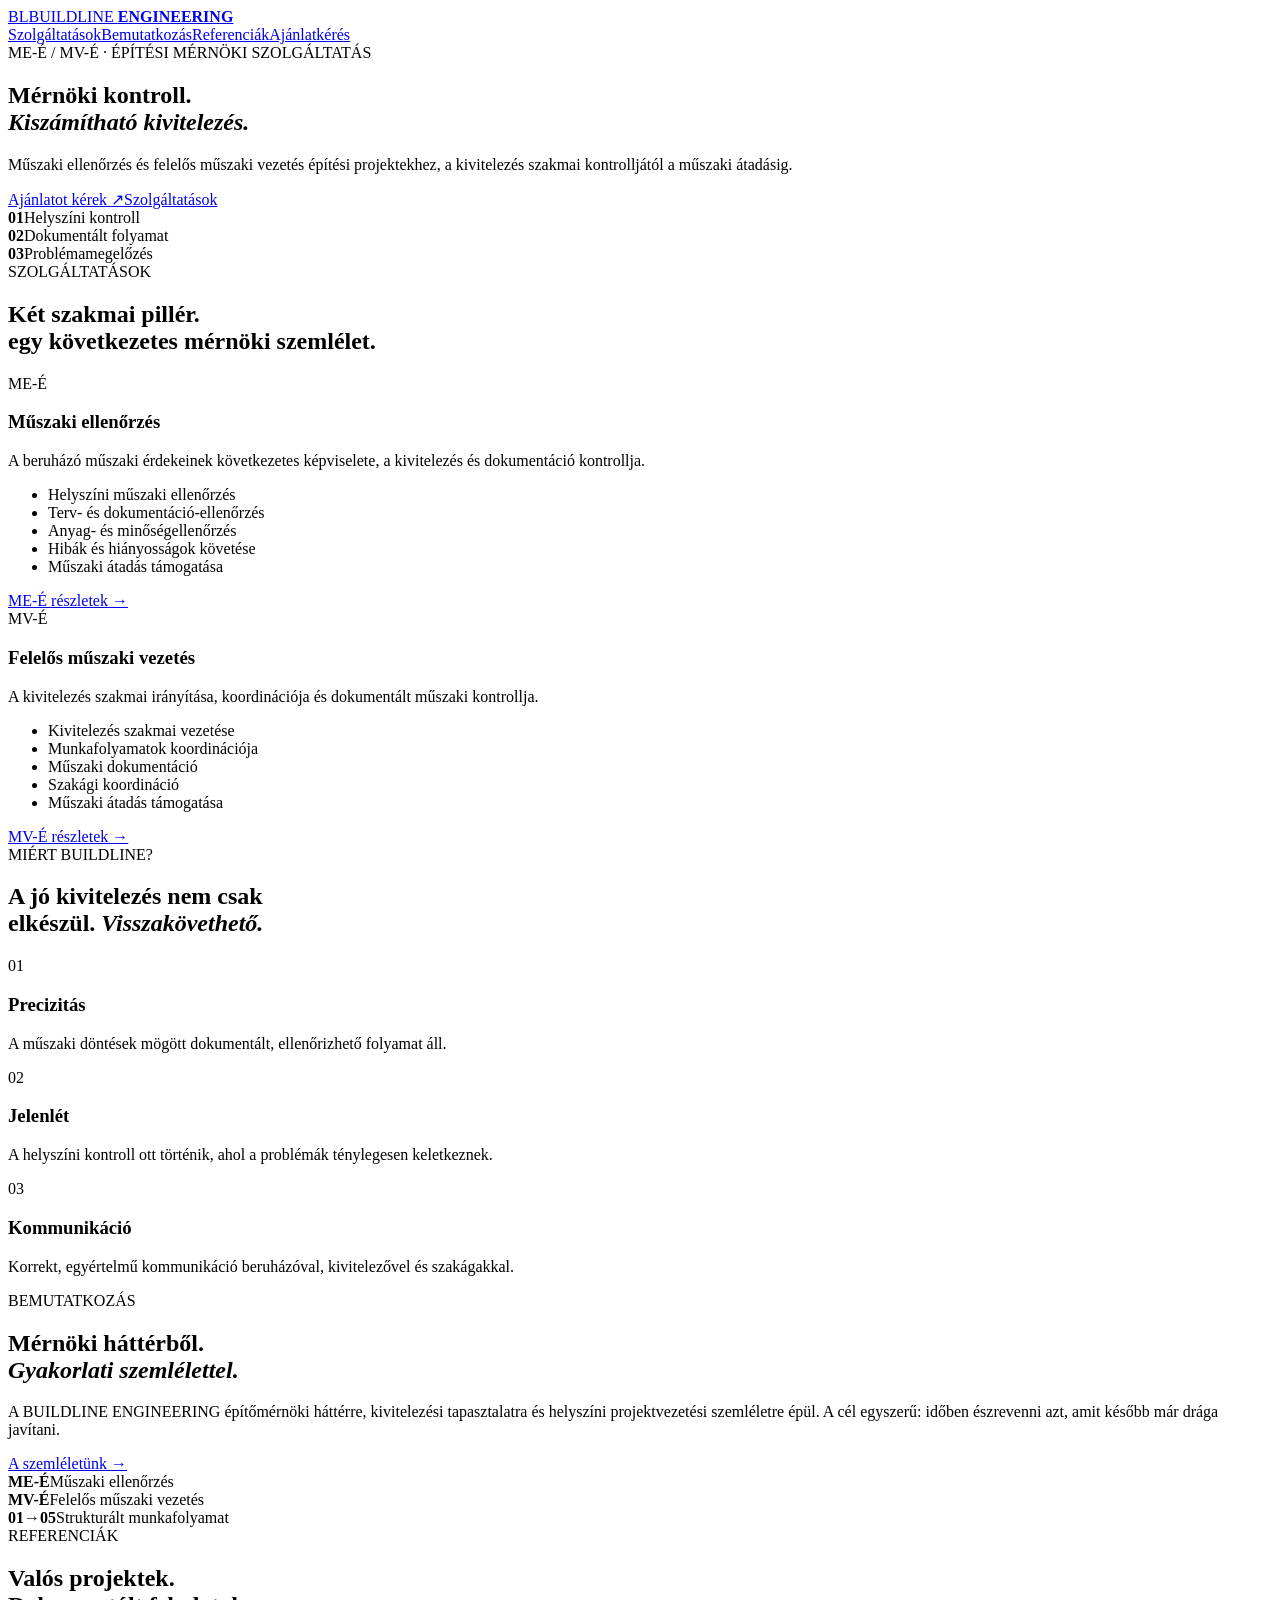
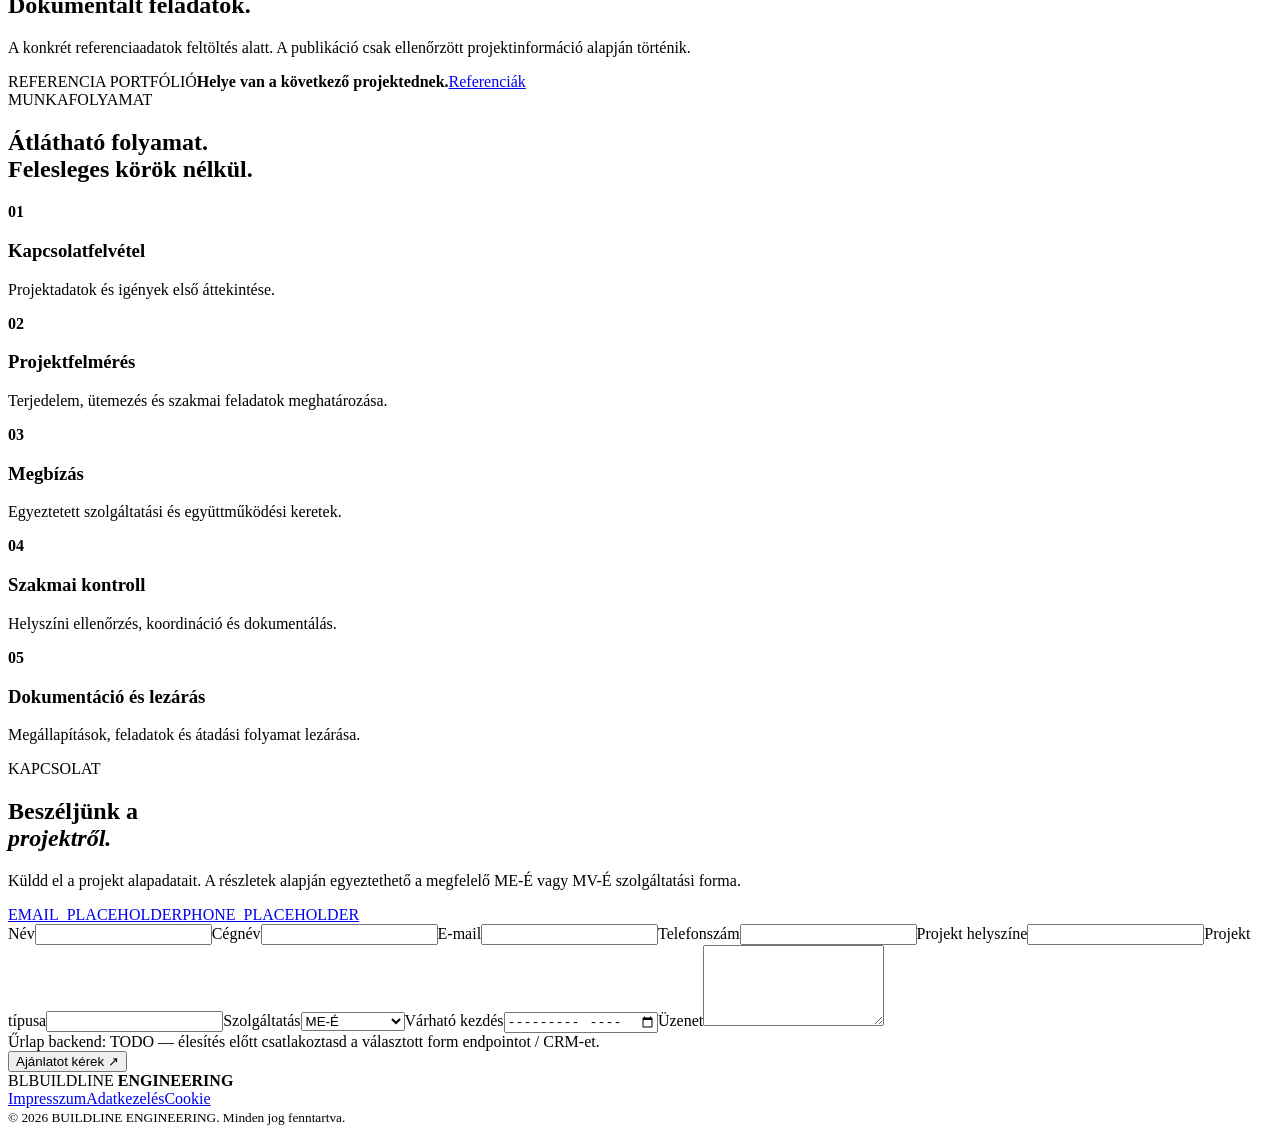
==== index.html @ 197690a4 "feat: initialize BUILDLINE ENGINEERING production site" ====
<!doctype html><html lang="hu"><head><meta charset="UTF-8"><meta name="viewport" content="width=device-width, initial-scale=1.0"><title>BUILDLINE ENGINEERING — Mérnöki kontroll. Kiszámítható kivitelezés.</title><meta name="description" content="BUILDLINE ENGINEERING — műszaki ellenőrzés (ME-É) és felelős műszaki vezetés (MV-É) építési projektekhez."><link rel="canonical" href="https://buildline.hu/"><meta property="og:title" content="BUILDLINE ENGINEERING"><meta property="og:description" content="Mérnöki kontroll. Kiszámítható kivitelezés."><meta property="og:type" content="website"><meta property="og:url" content="https://buildline.hu/"><link rel="stylesheet" href="/assets/styles.css"></head><body><header class="site-header"><a class="brand" href="/" aria-label="BUILDLINE ENGINEERING főoldal"><span class="brand-mark" aria-hidden="true">BL</span><span>BUILDLINE <b>ENGINEERING</b></span></a><nav aria-label="Fő navigáció"><a href="/#szolgaltatasok">Szolgáltatások</a><a href="/bemutatkozas.html">Bemutatkozás</a><a href="/referenciak.html">Referenciák</a><a class="nav-cta" href="/#ajanlatkeres">Ajánlatkérés</a></nav></header><main><section class="hero"><div class="eyebrow">ME-É / MV-É · ÉPÍTÉSI MÉRNÖKI SZOLGÁLTATÁS</div><h1>Mérnöki kontroll.<br><em>Kiszámítható kivitelezés.</em></h1><p>Műszaki ellenőrzés és felelős műszaki vezetés építési projektekhez, a kivitelezés szakmai kontrolljától a műszaki átadásig.</p><div class="actions"><a class="button primary" href="#ajanlatkeres">Ajánlatot kérek <span>↗</span></a><a class="button ghost" href="#szolgaltatasok">Szolgáltatások</a></div><div class="hero-grid"><div><strong>01</strong><span>Helyszíni kontroll</span></div><div><strong>02</strong><span>Dokumentált folyamat</span></div><div><strong>03</strong><span>Problémamegelőzés</span></div></div></section><section id="szolgaltatasok" class="section"><div class="section-head"><div class="eyebrow">SZOLGÁLTATÁSOK</div><h2>Két szakmai pillér.<br>egy következetes mérnöki szemlélet.</h2></div><div class="service-grid"><article class="service-card"><span class="service-code">ME-É</span><h3>Műszaki ellenőrzés</h3><p>A beruházó műszaki érdekeinek következetes képviselete, a kivitelezés és dokumentáció kontrollja.</p><ul><li>Helyszíni műszaki ellenőrzés</li><li>Terv- és dokumentáció-ellenőrzés</li><li>Anyag- és minőségellenőrzés</li><li>Hibák és hiányosságok követése</li><li>Műszaki átadás támogatása</li></ul><a href="/muszaki-ellenorzes.html">ME-É részletek <span>→</span></a></article><article class="service-card featured"><span class="service-code">MV-É</span><h3>Felelős műszaki vezetés</h3><p>A kivitelezés szakmai irányítása, koordinációja és dokumentált műszaki kontrollja.</p><ul><li>Kivitelezés szakmai vezetése</li><li>Munkafolyamatok koordinációja</li><li>Műszaki dokumentáció</li><li>Szakági koordináció</li><li>Műszaki átadás támogatása</li></ul><a href="/felelos-muszaki-vezetes.html">MV-É részletek <span>→</span></a></article></div></section><section class="dark-section"><div class="section-head"><div class="eyebrow">MIÉRT BUILDLINE?</div><h2>A jó kivitelezés nem csak<br>elkészül. <em>Visszakövethető.</em></h2></div><div class="principles"><div><span>01</span><h3>Precizitás</h3><p>A műszaki döntések mögött dokumentált, ellenőrizhető folyamat áll.</p></div><div><span>02</span><h3>Jelenlét</h3><p>A helyszíni kontroll ott történik, ahol a problémák ténylegesen keletkeznek.</p></div><div><span>03</span><h3>Kommunikáció</h3><p>Korrekt, egyértelmű kommunikáció beruházóval, kivitelezővel és szakágakkal.</p></div></div></section><section class="section intro"><div class="intro-copy"><div class="eyebrow">BEMUTATKOZÁS</div><h2>Mérnöki háttérből.<br><em>Gyakorlati szemlélettel.</em></h2><p>A BUILDLINE ENGINEERING építőmérnöki háttérre, kivitelezési tapasztalatra és helyszíni projektvezetési szemléletre épül. A cél egyszerű: időben észrevenni azt, amit később már drága javítani.</p><a class="text-link" href="/bemutatkozas.html">A szemléletünk →</a></div><div class="stat-panel"><div><strong>ME-É</strong><span>Műszaki ellenőrzés</span></div><div><strong>MV-É</strong><span>Felelős műszaki vezetés</span></div><div><strong>01→05</strong><span>Strukturált munkafolyamat</span></div></div></section><section class="section references"><div class="section-head"><div class="eyebrow">REFERENCIÁK</div><h2>Valós projektek.<br>Dokumentált feladatok.</h2><p class="muted">A konkrét referenciaadatok feltöltés alatt. A publikáció csak ellenőrzött projektinformáció alapján történik.</p></div><div class="reference-placeholder"><span>REFERENCIA PORTFÓLIÓ</span><strong>Helye van a következő projektednek.</strong><a class="button ghost" href="/referenciak.html">Referenciák</a></div></section><section class="section process"><div class="section-head"><div class="eyebrow">MUNKAFOLYAMAT</div><h2>Átlátható folyamat.<br>Felesleges körök nélkül.</h2></div><div class="process-grid"><div><b>01</b><h3>Kapcsolatfelvétel</h3><p>Projektadatok és igények első áttekintése.</p></div><div><b>02</b><h3>Projektfelmérés</h3><p>Terjedelem, ütemezés és szakmai feladatok meghatározása.</p></div><div><b>03</b><h3>Megbízás</h3><p>Egyeztetett szolgáltatási és együttműködési keretek.</p></div><div><b>04</b><h3>Szakmai kontroll</h3><p>Helyszíni ellenőrzés, koordináció és dokumentálás.</p></div><div><b>05</b><h3>Dokumentáció és lezárás</h3><p>Megállapítások, feladatok és átadási folyamat lezárása.</p></div></div></section><section id="ajanlatkeres" class="contact-section"><div><div class="eyebrow">KAPCSOLAT</div><h2>Beszéljünk a<br><em>projektről.</em></h2><p>Küldd el a projekt alapadatait. A részletek alapján egyeztethető a megfelelő ME-É vagy MV-É szolgáltatási forma.</p><a class="contact-line" href="mailto:EMAIL_PLACEHOLDER">EMAIL_PLACEHOLDER</a><a class="contact-line" href="tel:PHONE_PLACEHOLDER">PHONE_PLACEHOLDER</a></div><form id="quote-form" class="quote-form"><label>Név<input name="name" required></label><label>Cégnév<input name="company"></label><label>E-mail<input type="email" name="email" required></label><label>Telefonszám<input name="phone"></label><label>Projekt helyszíne<input name="location"></label><label>Projekt típusa<input name="type"></label><label>Szolgáltatás<select name="service"><option>ME-É</option><option>MV-É</option><option>ME-É + MV-É</option></select></label><label>Várható kezdés<input type="month" name="start"></label><label class="full">Üzenet<textarea name="message" rows="5"></textarea></label><div class="full form-note">Űrlap backend: TODO — élesítés előtt csatlakoztasd a választott form endpointot / CRM-et.</div><button class="button primary full" type="submit">Ajánlatot kérek <span>↗</span></button></form></section></main><footer class="footer"><div class="brand"><span class="brand-mark">BL</span><span>BUILDLINE <b>ENGINEERING</b></span></div><div class="footer-links"><a href="/impresszum.html">Impresszum</a><a href="/adatkezeles.html">Adatkezelés</a><a href="/cookie.html">Cookie</a></div><small>© 2026 BUILDLINE ENGINEERING. Minden jog fenntartva.</small></footer><script src="/assets/main.js" defer></script><script type="application/ld+json">{"@context":"https://schema.org","@type":"ProfessionalService","name":"BUILDLINE ENGINEERING","description":"Műszaki ellenőrzés (ME-É) és felelős műszaki vezetés (MV-É) építési projektekhez.","url":"https://buildline.hu/","areaServed":"HU","serviceType":["Műszaki ellenőrzés","Felelős műszaki vezetés"]}</script></body></html>
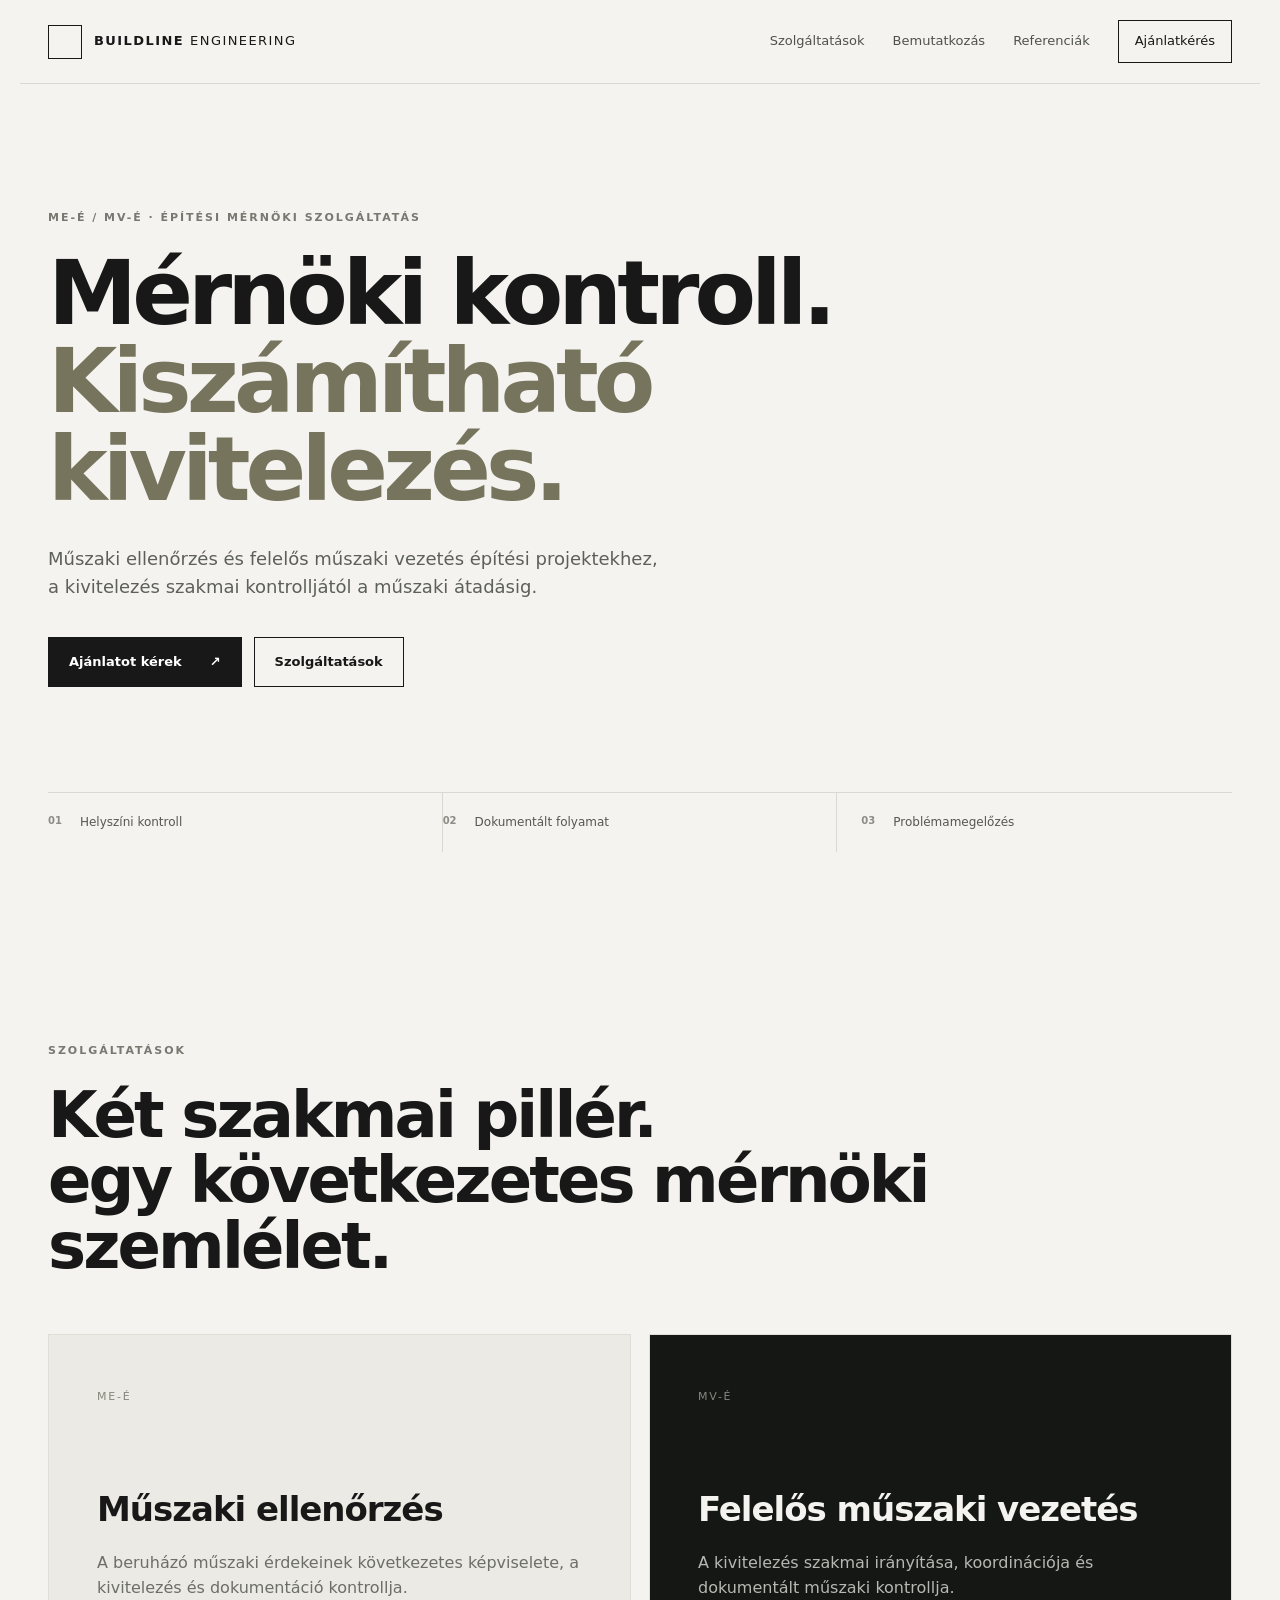
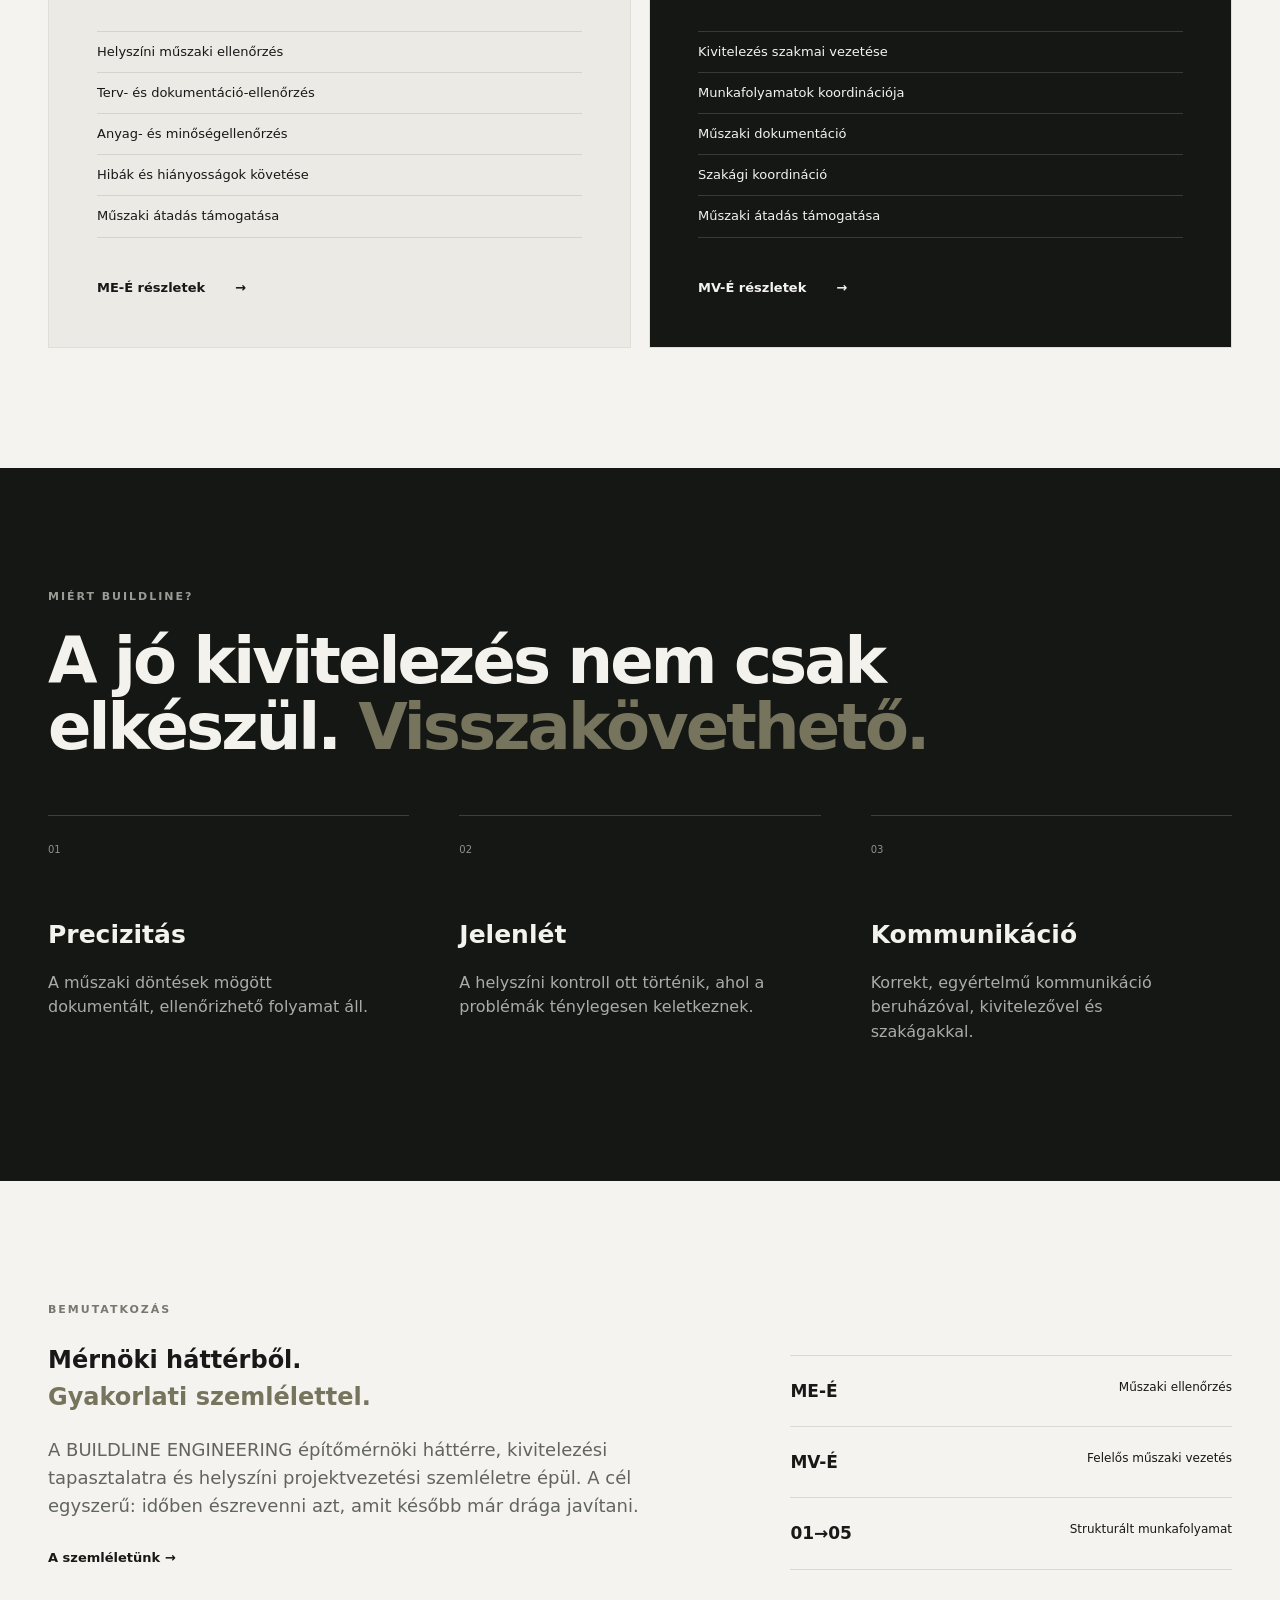
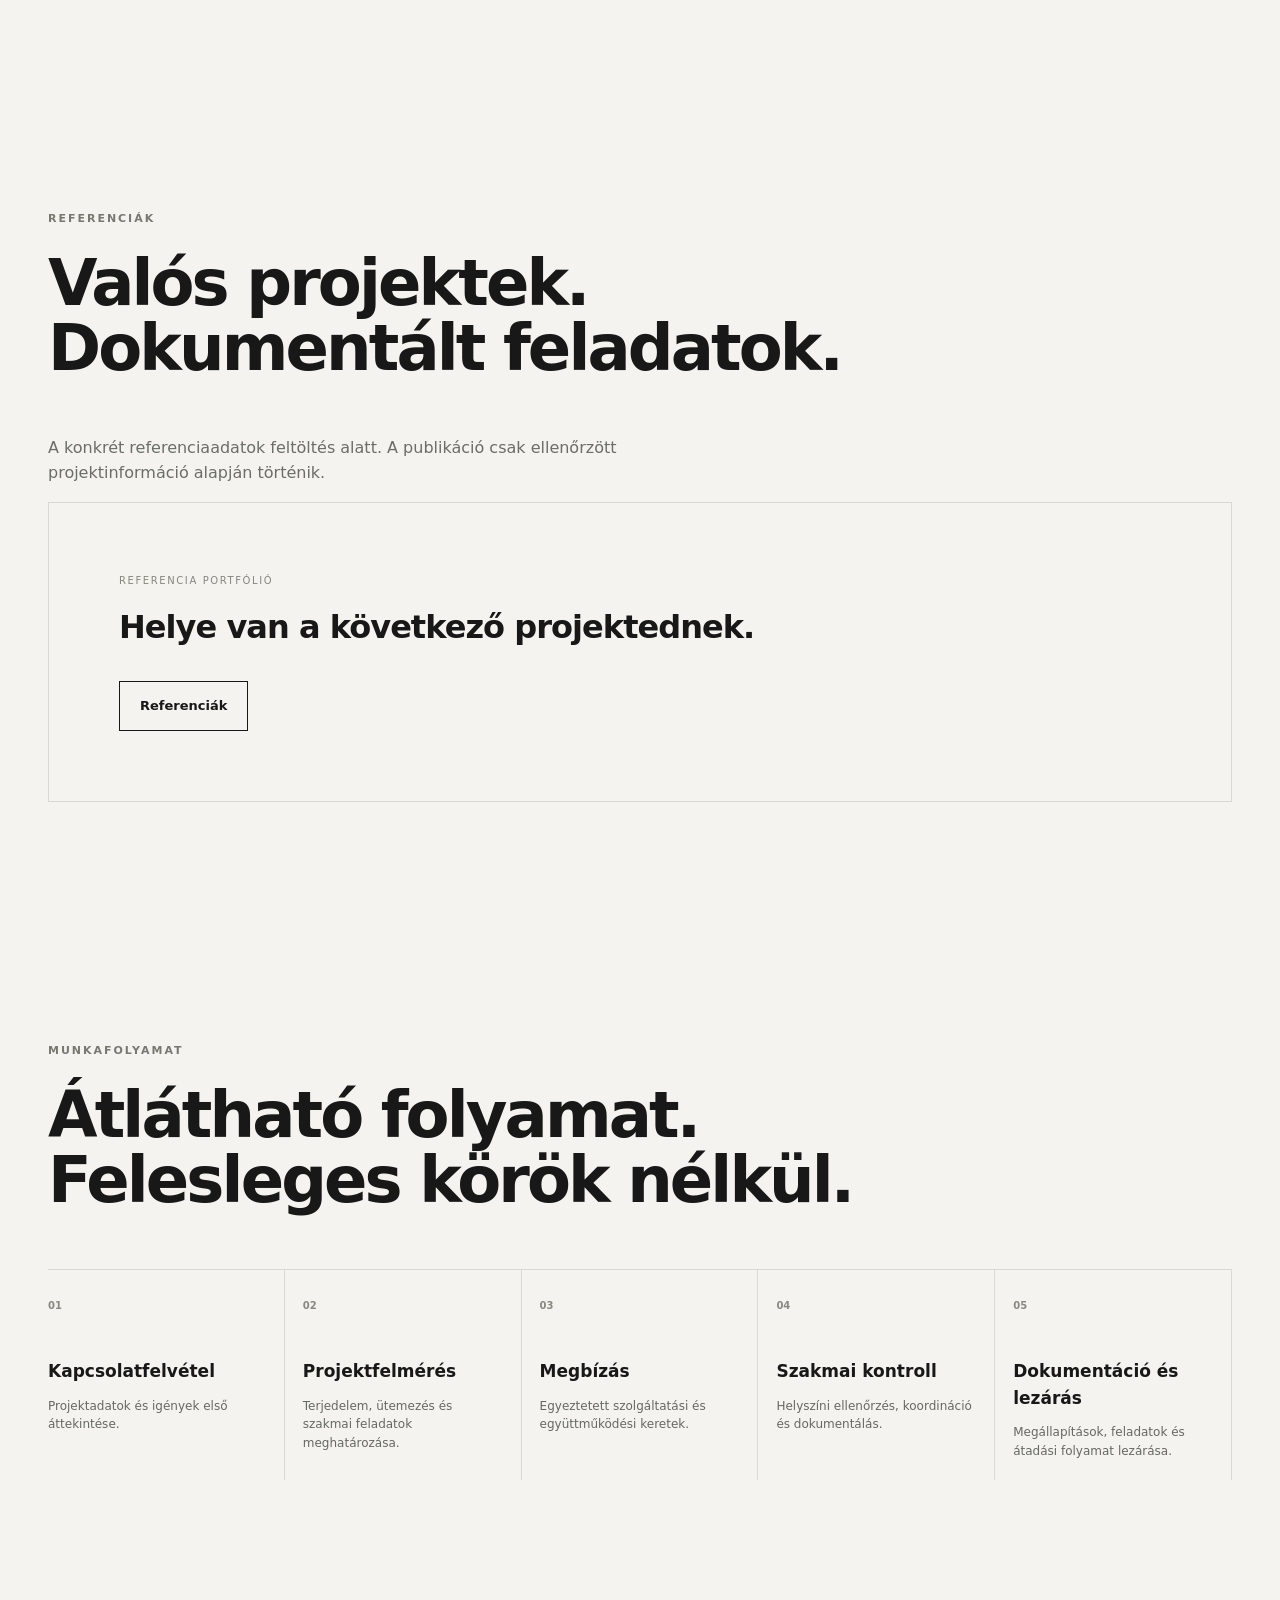
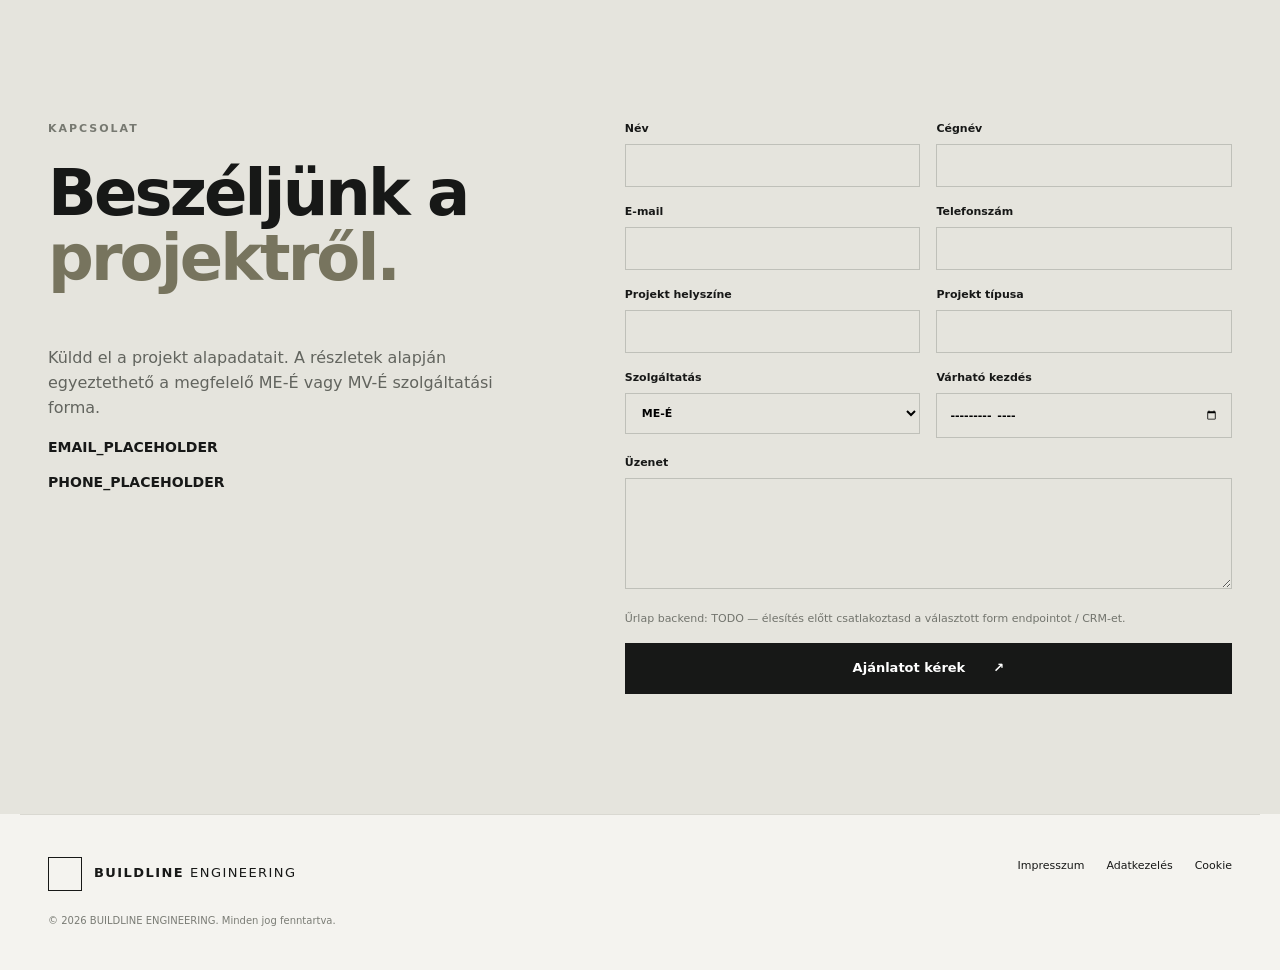
==== commit c9a3a3d4: "refine: production metadata and brand mark" ====
--- a/index.html
+++ b/index.html
@@ -1 +1 @@
-<!doctype html><html lang="hu"><head><meta charset="UTF-8"><meta name="viewport" content="width=device-width, initial-scale=1.0"><title>BUILDLINE ENGINEERING — Mérnöki kontroll. Kiszámítható kivitelezés.</title><meta name="description" content="BUILDLINE ENGINEERING — műszaki ellenőrzés (ME-É) és felelős műszaki vezetés (MV-É) építési projektekhez."><link rel="canonical" href="https://buildline.hu/"><meta property="og:title" content="BUILDLINE ENGINEERING"><meta property="og:description" content="Mérnöki kontroll. Kiszámítható kivitelezés."><meta property="og:type" content="website"><meta property="og:url" content="https://buildline.hu/"><link rel="stylesheet" href="/assets/styles.css"></head><body><header class="site-header"><a class="brand" href="/" aria-label="BUILDLINE ENGINEERING főoldal"><span class="brand-mark" aria-hidden="true">BL</span><span>BUILDLINE <b>ENGINEERING</b></span></a><nav aria-label="Fő navigáció"><a href="/#szolgaltatasok">Szolgáltatások</a><a href="/bemutatkozas.html">Bemutatkozás</a><a href="/referenciak.html">Referenciák</a><a class="nav-cta" href="/#ajanlatkeres">Ajánlatkérés</a></nav></header><main><section class="hero"><div class="eyebrow">ME-É / MV-É · ÉPÍTÉSI MÉRNÖKI SZOLGÁLTATÁS</div><h1>Mérnöki kontroll.<br><em>Kiszámítható kivitelezés.</em></h1><p>Műszaki ellenőrzés és felelős műszaki vezetés építési projektekhez, a kivitelezés szakmai kontrolljától a műszaki átadásig.</p><div class="actions"><a class="button primary" href="#ajanlatkeres">Ajánlatot kérek <span>↗</span></a><a class="button ghost" href="#szolgaltatasok">Szolgáltatások</a></div><div class="hero-grid"><div><strong>01</strong><span>Helyszíni kontroll</span></div><div><strong>02</strong><span>Dokumentált folyamat</span></div><div><strong>03</strong><span>Problémamegelőzés</span></div></div></section><section id="szolgaltatasok" class="section"><div class="section-head"><div class="eyebrow">SZOLGÁLTATÁSOK</div><h2>Két szakmai pillér.<br>egy következetes mérnöki szemlélet.</h2></div><div class="service-grid"><article class="service-card"><span class="service-code">ME-É</span><h3>Műszaki ellenőrzés</h3><p>A beruházó műszaki érdekeinek következetes képviselete, a kivitelezés és dokumentáció kontrollja.</p><ul><li>Helyszíni műszaki ellenőrzés</li><li>Terv- és dokumentáció-ellenőrzés</li><li>Anyag- és minőségellenőrzés</li><li>Hibák és hiányosságok követése</li><li>Műszaki átadás támogatása</li></ul><a href="/muszaki-ellenorzes.html">ME-É részletek <span>→</span></a></article><article class="service-card featured"><span class="service-code">MV-É</span><h3>Felelős műszaki vezetés</h3><p>A kivitelezés szakmai irányítása, koordinációja és dokumentált műszaki kontrollja.</p><ul><li>Kivitelezés szakmai vezetése</li><li>Munkafolyamatok koordinációja</li><li>Műszaki dokumentáció</li><li>Szakági koordináció</li><li>Műszaki átadás támogatása</li></ul><a href="/felelos-muszaki-vezetes.html">MV-É részletek <span>→</span></a></article></div></section><section class="dark-section"><div class="section-head"><div class="eyebrow">MIÉRT BUILDLINE?</div><h2>A jó kivitelezés nem csak<br>elkészül. <em>Visszakövethető.</em></h2></div><div class="principles"><div><span>01</span><h3>Precizitás</h3><p>A műszaki döntések mögött dokumentált, ellenőrizhető folyamat áll.</p></div><div><span>02</span><h3>Jelenlét</h3><p>A helyszíni kontroll ott történik, ahol a problémák ténylegesen keletkeznek.</p></div><div><span>03</span><h3>Kommunikáció</h3><p>Korrekt, egyértelmű kommunikáció beruházóval, kivitelezővel és szakágakkal.</p></div></div></section><section class="section intro"><div class="intro-copy"><div class="eyebrow">BEMUTATKOZÁS</div><h2>Mérnöki háttérből.<br><em>Gyakorlati szemlélettel.</em></h2><p>A BUILDLINE ENGINEERING építőmérnöki háttérre, kivitelezési tapasztalatra és helyszíni projektvezetési szemléletre épül. A cél egyszerű: időben észrevenni azt, amit később már drága javítani.</p><a class="text-link" href="/bemutatkozas.html">A szemléletünk →</a></div><div class="stat-panel"><div><strong>ME-É</strong><span>Műszaki ellenőrzés</span></div><div><strong>MV-É</strong><span>Felelős műszaki vezetés</span></div><div><strong>01→05</strong><span>Strukturált munkafolyamat</span></div></div></section><section class="section references"><div class="section-head"><div class="eyebrow">REFERENCIÁK</div><h2>Valós projektek.<br>Dokumentált feladatok.</h2><p class="muted">A konkrét referenciaadatok feltöltés alatt. A publikáció csak ellenőrzött projektinformáció alapján történik.</p></div><div class="reference-placeholder"><span>REFERENCIA PORTFÓLIÓ</span><strong>Helye van a következő projektednek.</strong><a class="button ghost" href="/referenciak.html">Referenciák</a></div></section><section class="section process"><div class="section-head"><div class="eyebrow">MUNKAFOLYAMAT</div><h2>Átlátható folyamat.<br>Felesleges körök nélkül.</h2></div><div class="process-grid"><div><b>01</b><h3>Kapcsolatfelvétel</h3><p>Projektadatok és igények első áttekintése.</p></div><div><b>02</b><h3>Projektfelmérés</h3><p>Terjedelem, ütemezés és szakmai feladatok meghatározása.</p></div><div><b>03</b><h3>Megbízás</h3><p>Egyeztetett szolgáltatási és együttműködési keretek.</p></div><div><b>04</b><h3>Szakmai kontroll</h3><p>Helyszíni ellenőrzés, koordináció és dokumentálás.</p></div><div><b>05</b><h3>Dokumentáció és lezárás</h3><p>Megállapítások, feladatok és átadási folyamat lezárása.</p></div></div></section><section id="ajanlatkeres" class="contact-section"><div><div class="eyebrow">KAPCSOLAT</div><h2>Beszéljünk a<br><em>projektről.</em></h2><p>Küldd el a projekt alapadatait. A részletek alapján egyeztethető a megfelelő ME-É vagy MV-É szolgáltatási forma.</p><a class="contact-line" href="mailto:EMAIL_PLACEHOLDER">EMAIL_PLACEHOLDER</a><a class="contact-line" href="tel:PHONE_PLACEHOLDER">PHONE_PLACEHOLDER</a></div><form id="quote-form" class="quote-form"><label>Név<input name="name" required></label><label>Cégnév<input name="company"></label><label>E-mail<input type="email" name="email" required></label><label>Telefonszám<input name="phone"></label><label>Projekt helyszíne<input name="location"></label><label>Projekt típusa<input name="type"></label><label>Szolgáltatás<select name="service"><option>ME-É</option><option>MV-É</option><option>ME-É + MV-É</option></select></label><label>Várható kezdés<input type="month" name="start"></label><label class="full">Üzenet<textarea name="message" rows="5"></textarea></label><div class="full form-note">Űrlap backend: TODO — élesítés előtt csatlakoztasd a választott form endpointot / CRM-et.</div><button class="button primary full" type="submit">Ajánlatot kérek <span>↗</span></button></form></section></main><footer class="footer"><div class="brand"><span class="brand-mark">BL</span><span>BUILDLINE <b>ENGINEERING</b></span></div><div class="footer-links"><a href="/impresszum.html">Impresszum</a><a href="/adatkezeles.html">Adatkezelés</a><a href="/cookie.html">Cookie</a></div><small>© 2026 BUILDLINE ENGINEERING. Minden jog fenntartva.</small></footer><script src="/assets/main.js" defer></script><script type="application/ld+json">{"@context":"https://schema.org","@type":"ProfessionalService","name":"BUILDLINE ENGINEERING","description":"Műszaki ellenőrzés (ME-É) és felelős műszaki vezetés (MV-É) építési projektekhez.","url":"https://buildline.hu/","areaServed":"HU","serviceType":["Műszaki ellenőrzés","Felelős műszaki vezetés"]}</script></body></html>+<!doctype html><html lang="hu"><head><meta charset="UTF-8"><meta name="viewport" content="width=device-width, initial-scale=1.0"><title>BUILDLINE ENGINEERING — Mérnöki kontroll. Kiszámítható kivitelezés.</title><meta name="description" content="BUILDLINE ENGINEERING — műszaki ellenőrzés (ME-É) és felelős műszaki vezetés (MV-É) építési projektekhez."><link rel="canonical" href="https://buildline.hu/"><meta name="robots" content="index,follow"><meta property="og:title" content="BUILDLINE ENGINEERING — Mérnöki kontroll. Kiszámítható kivitelezés."><meta property="og:description" content="Műszaki ellenőrzés és felelős műszaki vezetés építési projektekhez."><meta property="og:type" content="website"><meta property="og:url" content="https://buildline.hu/"><meta name="twitter:card" content="summary"><meta name="twitter:title" content="BUILDLINE ENGINEERING"><meta name="twitter:description" content="Mérnöki kontroll. Kiszámítható kivitelezés."><link rel="icon" href="/assets/favicon.svg" type="image/svg+xml"><link rel="stylesheet" href="/assets/styles.css"></head><body><header class="site-header"><a class="brand" href="/" aria-label="BUILDLINE ENGINEERING főoldal"><span class="brand-mark" aria-hidden="true"><i></i><i></i></span><span>BUILDLINE <b>ENGINEERING</b></span></a><nav aria-label="Fő navigáció"><a href="/#szolgaltatasok">Szolgáltatások</a><a href="/bemutatkozas.html">Bemutatkozás</a><a href="/referenciak.html">Referenciák</a><a class="nav-cta" href="/#ajanlatkeres">Ajánlatkérés</a></nav></header><main><section class="hero"><div class="eyebrow">ME-É / MV-É · ÉPÍTÉSI MÉRNÖKI SZOLGÁLTATÁS</div><h1>Mérnöki kontroll.<br><em>Kiszámítható kivitelezés.</em></h1><p>Műszaki ellenőrzés és felelős műszaki vezetés építési projektekhez, a kivitelezés szakmai kontrolljától a műszaki átadásig.</p><div class="actions"><a class="button primary" href="#ajanlatkeres">Ajánlatot kérek <span>↗</span></a><a class="button ghost" href="#szolgaltatasok">Szolgáltatások</a></div><div class="hero-grid"><div><strong>01</strong><span>Helyszíni kontroll</span></div><div><strong>02</strong><span>Dokumentált folyamat</span></div><div><strong>03</strong><span>Problémamegelőzés</span></div></div></section><section id="szolgaltatasok" class="section"><div class="section-head"><div class="eyebrow">SZOLGÁLTATÁSOK</div><h2>Két szakmai pillér.<br>egy következetes mérnöki szemlélet.</h2></div><div class="service-grid"><article class="service-card"><span class="service-code">ME-É</span><h3>Műszaki ellenőrzés</h3><p>A beruházó műszaki érdekeinek következetes képviselete, a kivitelezés és dokumentáció kontrollja.</p><ul><li>Helyszíni műszaki ellenőrzés</li><li>Terv- és dokumentáció-ellenőrzés</li><li>Anyag- és minőségellenőrzés</li><li>Hibák és hiányosságok követése</li><li>Műszaki átadás támogatása</li></ul><a href="/muszaki-ellenorzes.html">ME-É részletek <span>→</span></a></article><article class="service-card featured"><span class="service-code">MV-É</span><h3>Felelős műszaki vezetés</h3><p>A kivitelezés szakmai irányítása, koordinációja és dokumentált műszaki kontrollja.</p><ul><li>Kivitelezés szakmai vezetése</li><li>Munkafolyamatok koordinációja</li><li>Műszaki dokumentáció</li><li>Szakági koordináció</li><li>Műszaki átadás támogatása</li></ul><a href="/felelos-muszaki-vezetes.html">MV-É részletek <span>→</span></a></article></div></section><section class="dark-section"><div class="section-head"><div class="eyebrow">MIÉRT BUILDLINE?</div><h2>A jó kivitelezés nem csak<br>elkészül. <em>Visszakövethető.</em></h2></div><div class="principles"><div><span>01</span><h3>Precizitás</h3><p>A műszaki döntések mögött dokumentált, ellenőrizhető folyamat áll.</p></div><div><span>02</span><h3>Jelenlét</h3><p>A helyszíni kontroll ott történik, ahol a problémák ténylegesen keletkeznek.</p></div><div><span>03</span><h3>Kommunikáció</h3><p>Korrekt, egyértelmű kommunikáció beruházóval, kivitelezővel és szakágakkal.</p></div></div></section><section class="section intro"><div class="intro-copy"><div class="eyebrow">BEMUTATKOZÁS</div><h2>Mérnöki háttérből.<br><em>Gyakorlati szemlélettel.</em></h2><p>A BUILDLINE ENGINEERING építőmérnöki háttérre, kivitelezési tapasztalatra és helyszíni projektvezetési szemléletre épül. A cél egyszerű: időben észrevenni azt, amit később már drága javítani.</p><a class="text-link" href="/bemutatkozas.html">A szemléletünk →</a></div><div class="stat-panel"><div><strong>ME-É</strong><span>Műszaki ellenőrzés</span></div><div><strong>MV-É</strong><span>Felelős műszaki vezetés</span></div><div><strong>01→05</strong><span>Strukturált munkafolyamat</span></div></div></section><section class="section references"><div class="section-head"><div class="eyebrow">REFERENCIÁK</div><h2>Valós projektek.<br>Dokumentált feladatok.</h2><p class="muted">A konkrét referenciaadatok feltöltés alatt. A publikáció csak ellenőrzött projektinformáció alapján történik.</p></div><div class="reference-placeholder"><span>REFERENCIA PORTFÓLIÓ</span><strong>Helye van a következő projektednek.</strong><a class="button ghost" href="/referenciak.html">Referenciák</a></div></section><section class="section process"><div class="section-head"><div class="eyebrow">MUNKAFOLYAMAT</div><h2>Átlátható folyamat.<br>Felesleges körök nélkül.</h2></div><div class="process-grid"><div><b>01</b><h3>Kapcsolatfelvétel</h3><p>Projektadatok és igények első áttekintése.</p></div><div><b>02</b><h3>Projektfelmérés</h3><p>Terjedelem, ütemezés és szakmai feladatok meghatározása.</p></div><div><b>03</b><h3>Megbízás</h3><p>Egyeztetett szolgáltatási és együttműködési keretek.</p></div><div><b>04</b><h3>Szakmai kontroll</h3><p>Helyszíni ellenőrzés, koordináció és dokumentálás.</p></div><div><b>05</b><h3>Dokumentáció és lezárás</h3><p>Megállapítások, feladatok és átadási folyamat lezárása.</p></div></div></section><section id="ajanlatkeres" class="contact-section"><div><div class="eyebrow">KAPCSOLAT</div><h2>Beszéljünk a<br><em>projektről.</em></h2><p>Küldd el a projekt alapadatait. A részletek alapján egyeztethető a megfelelő ME-É vagy MV-É szolgáltatási forma.</p><a class="contact-line" href="mailto:EMAIL_PLACEHOLDER">EMAIL_PLACEHOLDER</a><a class="contact-line" href="tel:PHONE_PLACEHOLDER">PHONE_PLACEHOLDER</a></div><form id="quote-form" class="quote-form"><label>Név<input name="name" required></label><label>Cégnév<input name="company"></label><label>E-mail<input type="email" name="email" required></label><label>Telefonszám<input name="phone"></label><label>Projekt helyszíne<input name="location"></label><label>Projekt típusa<input name="type"></label><label>Szolgáltatás<select name="service"><option>ME-É</option><option>MV-É</option><option>ME-É + MV-É</option></select></label><label>Várható kezdés<input type="month" name="start"></label><label class="full">Üzenet<textarea name="message" rows="5"></textarea></label><div class="full form-note">Űrlap backend: TODO — élesítés előtt csatlakoztasd a választott form endpointot / CRM-et.</div><button class="button primary full" type="submit">Ajánlatot kérek <span>↗</span></button></form></section></main><footer class="footer"><div class="brand"><span class="brand-mark" aria-hidden="true"><i></i><i></i></span><span>BUILDLINE <b>ENGINEERING</b></span></div><div class="footer-links"><a href="/impresszum.html">Impresszum</a><a href="/adatkezeles.html">Adatkezelés</a><a href="/cookie.html">Cookie</a></div><small>© 2026 BUILDLINE ENGINEERING. Minden jog fenntartva.</small></footer><script src="/assets/main.js" defer></script><script type="application/ld+json">{"@context":"https://schema.org","@type":"ProfessionalService","name":"BUILDLINE ENGINEERING","description":"Műszaki ellenőrzés (ME-É) és felelős műszaki vezetés (MV-É) építési projektekhez.","url":"https://buildline.hu/","areaServed":"HU","serviceType":["Műszaki ellenőrzés","Felelős műszaki vezetés"]}</script></body></html>
--- a/assets/styles.css
+++ b/assets/styles.css
@@ -0,0 +1 @@
+:root{--bg:#f4f3ef;--ink:#171817;--muted:#6b6d68;--line:#d9d8d1;--dark:#151715;--accent:#a7a27d;--white:#fff;--max:1240px}*{box-sizing:border-box}html{scroll-behavior:smooth}body{margin:0;background:var(--bg);color:var(--ink);font-family:Inter,ui-sans-serif,system-ui,-apple-system,BlinkMacSystemFont,"Segoe UI",sans-serif;line-height:1.55}a{color:inherit;text-decoration:none}button,input,select,textarea{font:inherit}.site-header{height:84px;display:flex;align-items:center;justify-content:space-between;max-width:var(--max);margin:auto;padding:0 28px;border-bottom:1px solid var(--line)}.brand{display:flex;align-items:center;gap:12px;font-size:13px;letter-spacing:.11em;font-weight:800}.brand b{font-weight:400}.brand-mark{display:grid;place-items:center;width:34px;height:34px;border:1px solid var(--ink);font-size:10px;letter-spacing:-.04em}.site-header nav{display:flex;align-items:center;gap:28px;font-size:13px}.site-header nav a:not(.nav-cta){color:#4f514c}.nav-cta{border:1px solid var(--ink);padding:10px 16px}.hero{max-width:var(--max);margin:auto;padding:125px 28px 70px;min-height:760px}.eyebrow{font-size:11px;letter-spacing:.18em;font-weight:750;color:#777971;margin-bottom:24px}.hero h1{font-size:clamp(48px,7vw,92px);line-height:.98;letter-spacing:-.055em;max-width:1000px;margin:0 0 32px}.hero h1 em,h2 em{font-style:normal;color:#77745e}.hero>p{max-width:620px;color:#5d5f5a;font-size:18px}.actions{display:flex;gap:12px;margin-top:36px}.button{display:inline-flex;justify-content:center;align-items:center;gap:28px;border:1px solid var(--ink);padding:14px 20px;font-weight:650;font-size:13px;cursor:pointer}.button.primary{background:var(--ink);color:var(--white)}.button.ghost{background:transparent}.hero-grid{display:grid;grid-template-columns:repeat(3,1fr);border-top:1px solid var(--line);margin-top:105px}.hero-grid div{padding:20px 0;border-right:1px solid var(--line);display:flex;gap:18px}.hero-grid div:last-child{border-right:0;padding-left:24px}.hero-grid strong{font-size:10px;color:#8c8d86}.hero-grid span{font-size:12px;color:#555751}.section{max-width:var(--max);margin:auto;padding:120px 28px}.section-head h2,.contact-section h2{font-size:clamp(38px,5vw,68px);line-height:1.02;letter-spacing:-.045em;margin:0 0 55px}.service-grid{display:grid;grid-template-columns:1fr 1fr;gap:18px}.service-card{background:#ebeae4;border:1px solid #dfded7;padding:48px;min-height:490px}.service-card.featured{background:var(--dark);color:#f4f3ef}.service-code{font-size:11px;letter-spacing:.16em;color:#85877e}.service-card h3{font-size:34px;letter-spacing:-.03em;margin:75px 0 14px}.service-card p{color:#6c6e68;max-width:510px}.featured p{color:#b7b8b2}.service-card ul{padding:0;margin:30px 0;list-style:none;border-top:1px solid #d4d3cc}.featured ul{border-color:#383a36}.service-card li{padding:10px 0;border-bottom:1px solid #d4d3cc;font-size:13px}.featured li{border-color:#383a36}.service-card>a,.text-link{display:inline-flex;margin-top:10px;font-size:13px;font-weight:700;gap:30px}.dark-section{background:var(--dark);color:#f3f2ed;padding:120px max(28px,calc((100vw - 1184px)/2))}.dark-section .eyebrow{color:#999b94}.principles{display:grid;grid-template-columns:repeat(3,1fr);gap:50px}.principles div{border-top:1px solid #3d3f3a;padding-top:20px}.principles span{font-size:10px;color:#8f918b}.principles h3{font-size:25px;margin:55px 0 10px}.principles p{color:#aaaCA6;max-width:330px}.intro{display:grid;grid-template-columns:1.2fr .8fr;gap:80px}.intro-copy p{font-size:18px;max-width:640px;color:#62645f}.stat-panel{align-self:end;border-top:1px solid var(--line)}.stat-panel div{display:flex;justify-content:space-between;padding:22px 0;border-bottom:1px solid var(--line);font-size:12px}.stat-panel strong{font-size:17px}.muted{color:var(--muted);max-width:650px}.reference-placeholder{border:1px solid var(--line);padding:70px;min-height:300px;display:flex;flex-direction:column;align-items:flex-start;justify-content:center}.reference-placeholder span{font-size:10px;letter-spacing:.16em;color:#85877e}.reference-placeholder strong{font-size:32px;letter-spacing:-.03em;margin:15px 0 28px}.process-grid{display:grid;grid-template-columns:repeat(5,1fr);border-top:1px solid var(--line)}.process-grid>div{padding:22px 18px 0 0;border-right:1px solid var(--line);min-height:210px}.process-grid>div:not(:first-child){padding-left:18px}.process-grid b{font-size:10px;color:#888a82}.process-grid h3{font-size:17px;margin:42px 0 8px}.process-grid p{font-size:12px;color:#666862}.contact-section{background:#e5e4dd;display:grid;grid-template-columns:.9fr 1.1fr;gap:80px;padding:120px max(28px,calc((100vw - 1184px)/2))}.contact-section p{max-width:450px;color:#62645e}.contact-line{display:block;font-size:14px;font-weight:650;margin-top:14px}.quote-form{display:grid;grid-template-columns:1fr 1fr;gap:16px}.quote-form label{font-size:11px;font-weight:700}.quote-form input,.quote-form select,.quote-form textarea{width:100%;margin-top:7px;background:transparent;border:1px solid #bfc0b9;padding:12px;outline:none}.quote-form input:focus,.quote-form select:focus,.quote-form textarea:focus{border-color:var(--ink)}.full{grid-column:1/-1}.form-note{font-size:11px;color:#72746d}.footer{max-width:var(--max);margin:auto;padding:42px 28px;display:grid;grid-template-columns:1fr auto;gap:22px;border-top:1px solid var(--line)}.footer-links{display:flex;gap:22px;font-size:11px}.footer small{grid-column:1/-1;color:#7a7c75;font-size:10px}@media(max-width:800px){.site-header{height:72px;padding:0 18px}.site-header nav a:not(.nav-cta){display:none}.site-header nav{gap:10px}.hero{padding:90px 18px 45px;min-height:auto}.hero h1{font-size:48px}.hero>p{font-size:16px}.hero-grid{margin-top:70px}.hero-grid div{display:block}.hero-grid span{display:block;margin-top:8px}.section{padding:80px 18px}.service-grid,.intro,.contact-section{grid-template-columns:1fr}.service-card{padding:30px;min-height:auto}.service-card h3{margin-top:55px}.dark-section{padding:80px 18px}.principles{grid-template-columns:1fr;gap:35px}.principles h3{margin-top:35px}.process-grid{grid-template-columns:1fr 1fr}.process-grid>div{min-height:160px}.contact-section{padding:80px 18px}.footer{padding:35px 18px;grid-template-columns:1fr}.footer-links{flex-wrap:wrap}.quote-form{grid-template-columns:1fr}.full{grid-column:1}.footer small{grid-column:1}}
